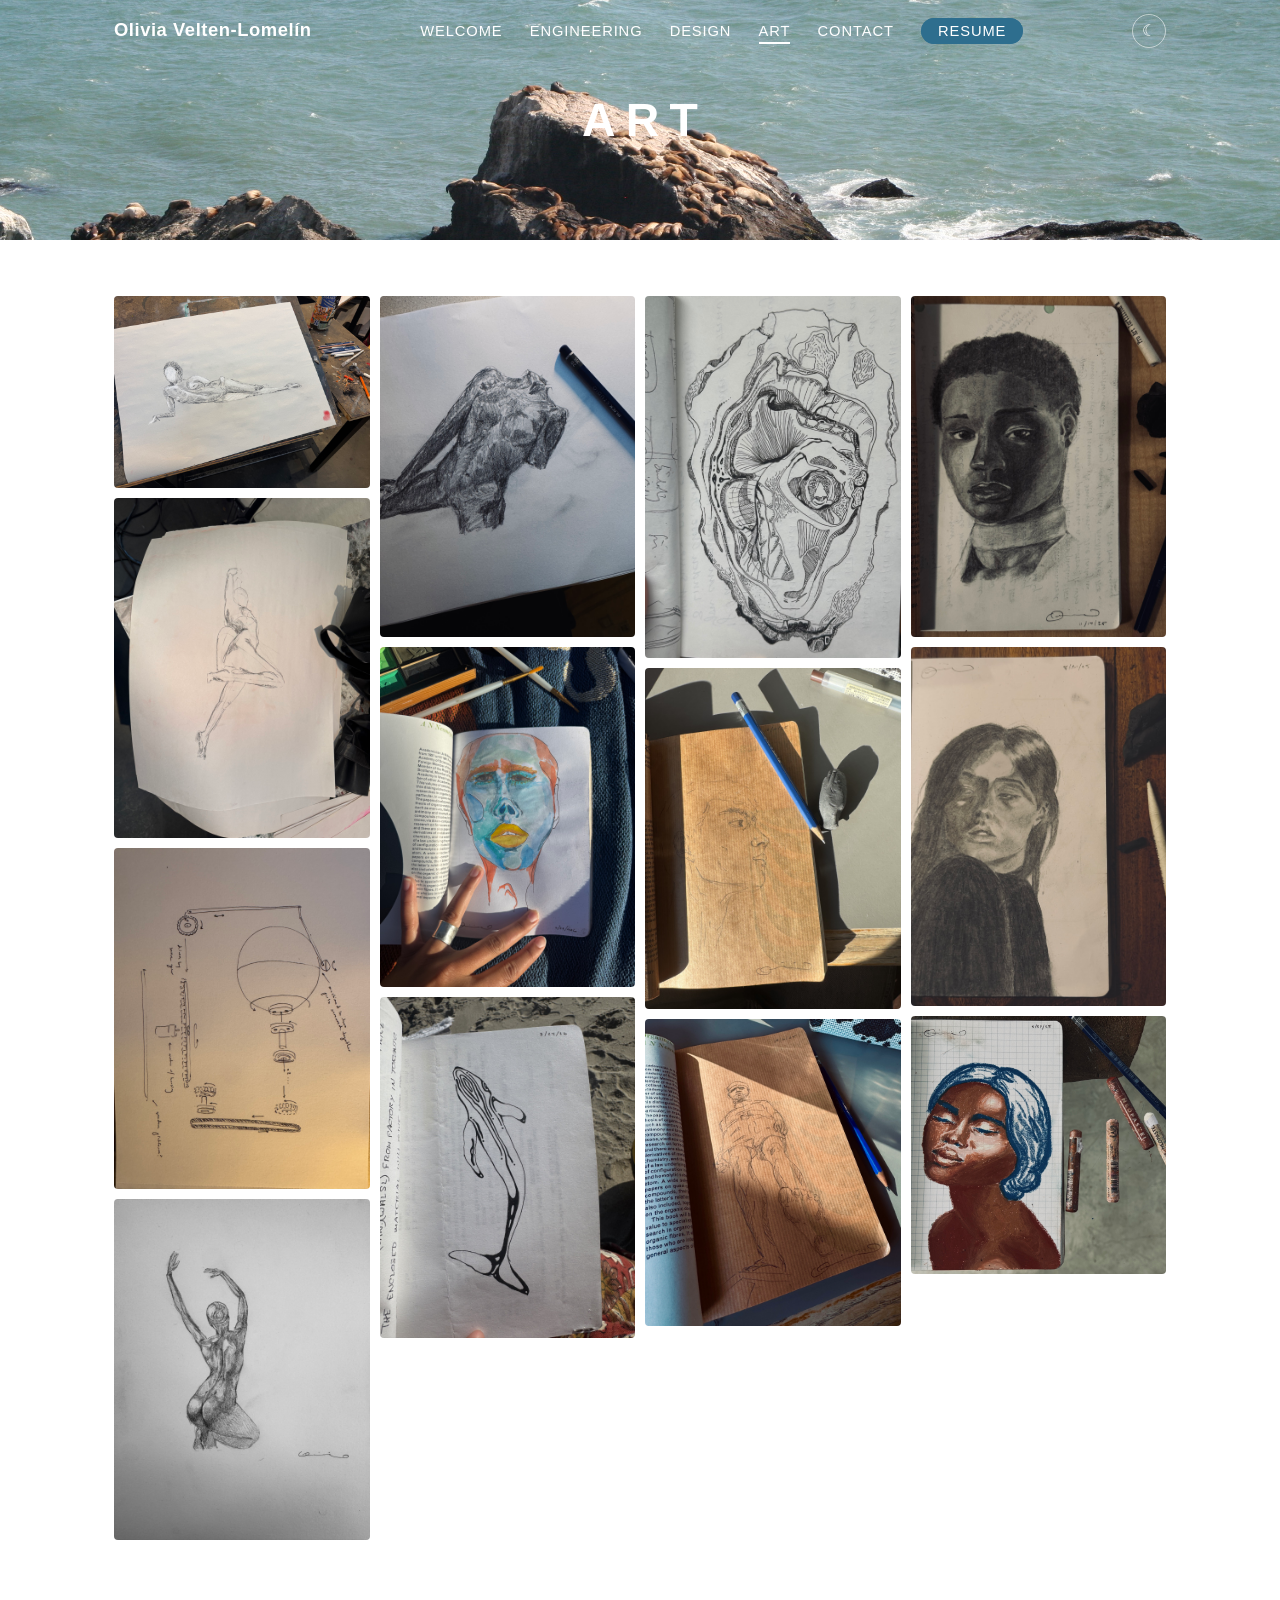
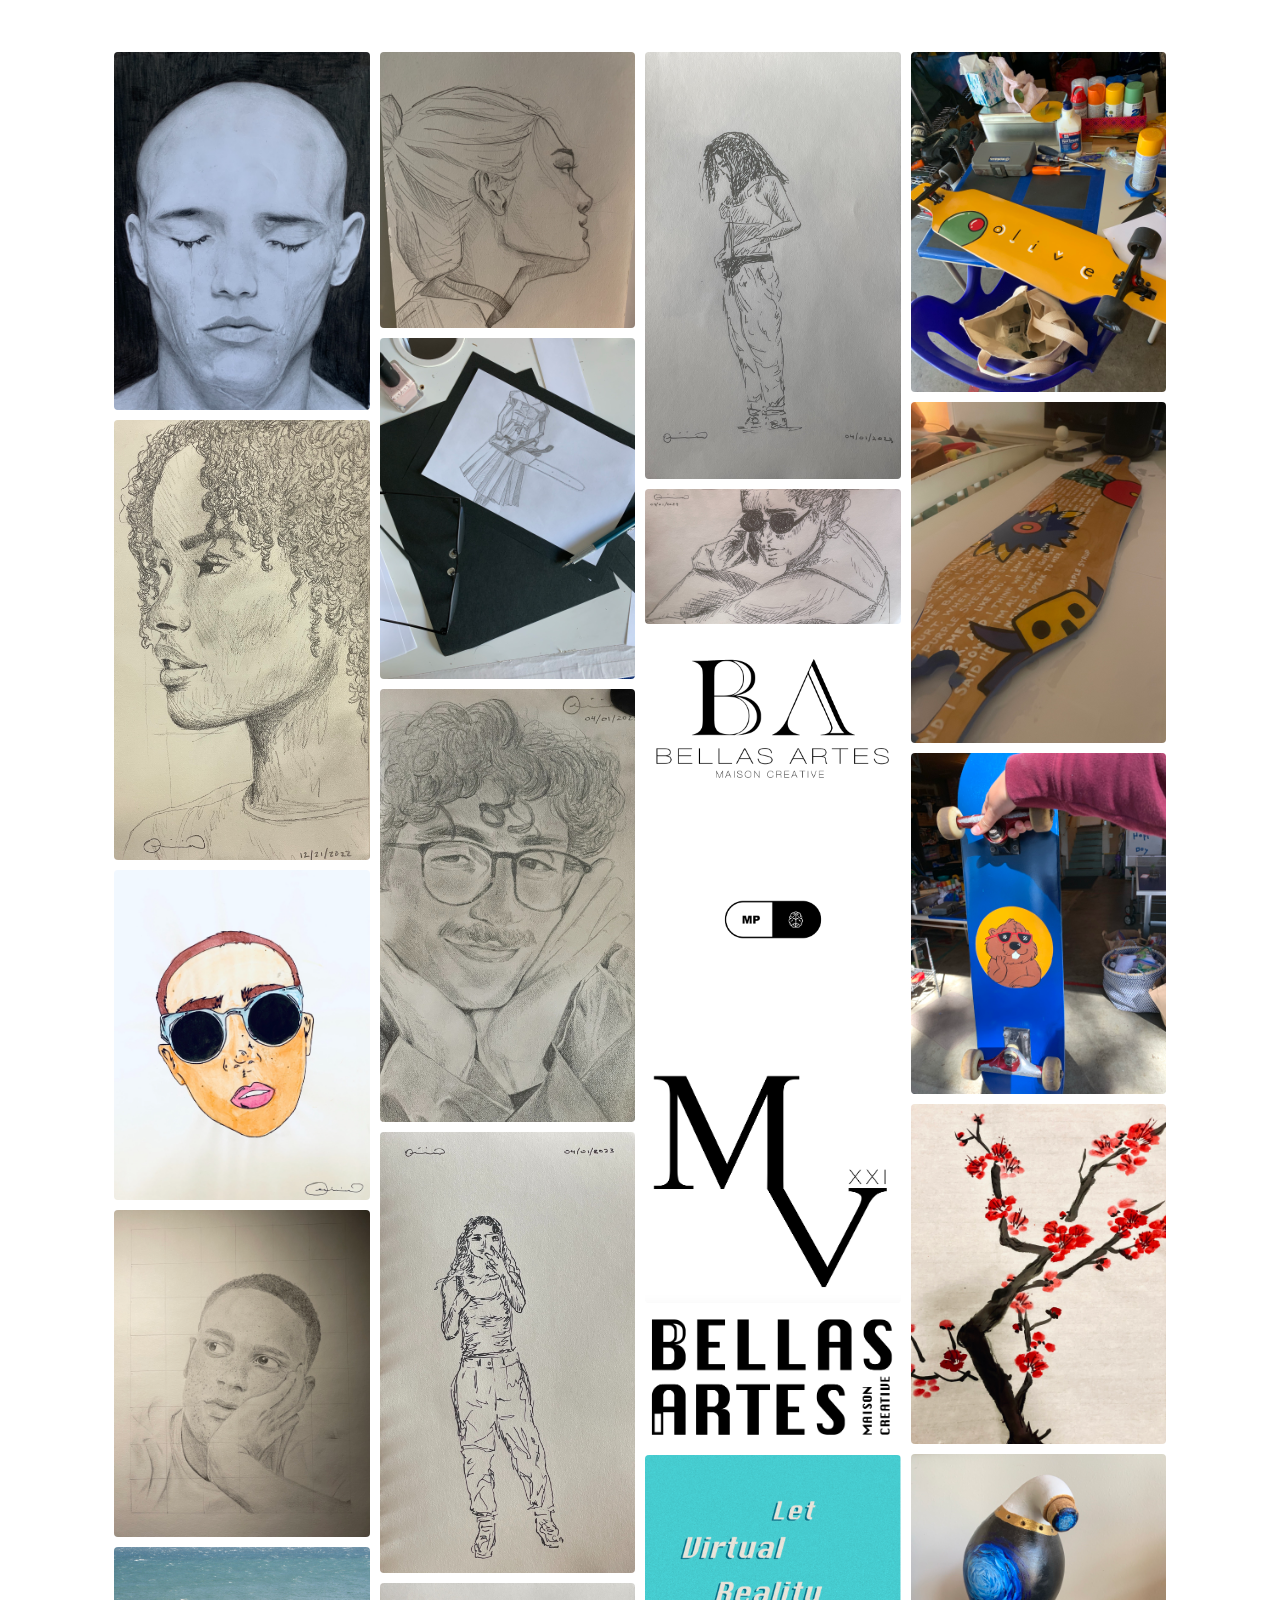
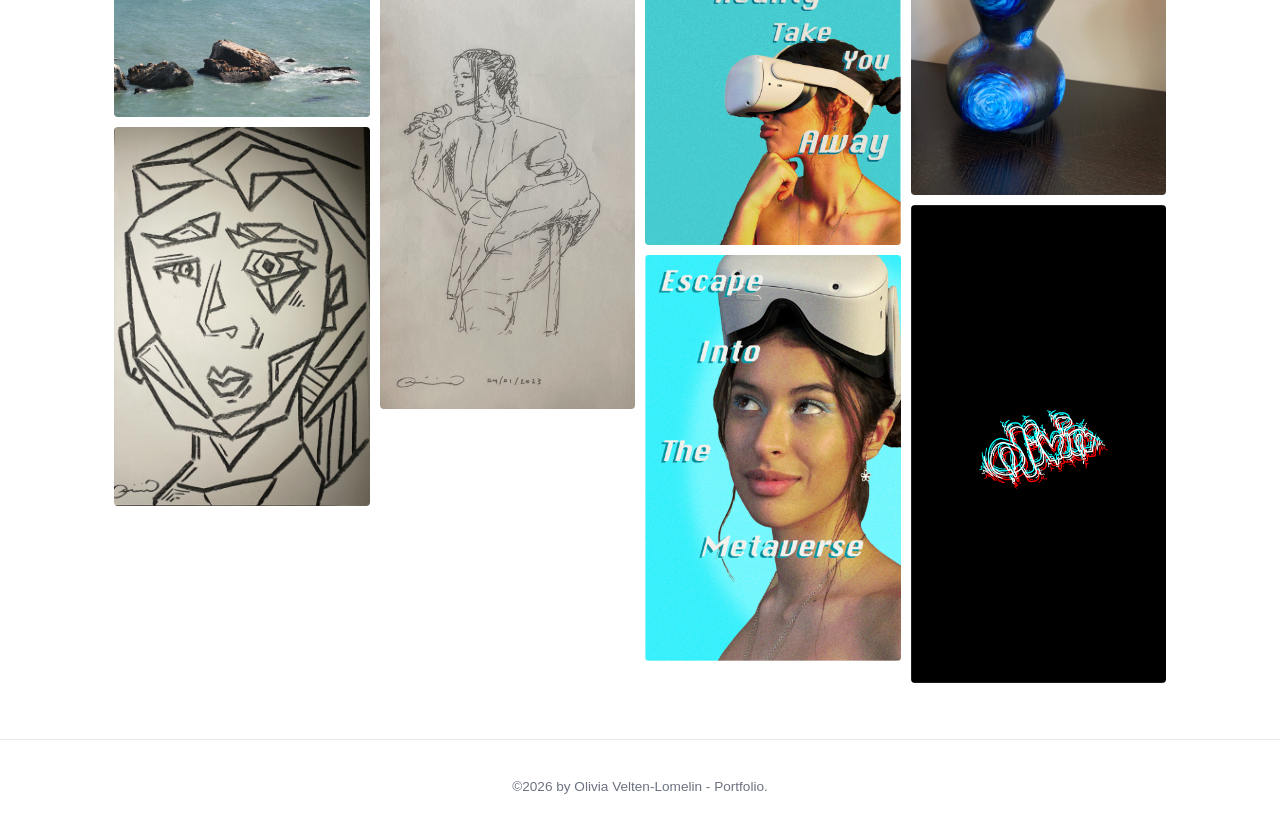
==== art.html @ 31cb566e "Art page: new art block above older photos Co-Authored-By: Claude Fable 5 <noreply@anthropic.com>" ====
<!DOCTYPE html>
<html lang="en">
<head>
<meta charset="utf-8">
<meta name="viewport" content="width=device-width, initial-scale=1">
<title>Art — Olivia Velten-Lomelín</title>
<meta name="description" content="Portfolio of Olivia Velten-Lomelín — Mechanical Engineering master's student at Stanford University focusing on Ocean Robotics.">
<link rel="icon" type="image/svg+xml" href="favicon.svg">
<meta property="og:type" content="website">
<meta property="og:title" content="Olivia Velten-Lomelín — Portfolio">
<meta property="og:description" content="Mechanical engineer focusing on ocean robotics. MS at Stanford, BS from MIT. Projects from Boston Dynamics, NASA, MIT Sea Grant, and more.">
<meta property="og:image" content="https://oliviaveltenlomelin.github.io/og-card.jpg">
<meta name="twitter:card" content="summary_large_image">
<link rel="stylesheet" href="styles.css">
<script src="script.js" defer></script>
</head>
<body class="home">

<div class="scroll-progress"></div>

<nav class="nav">
  <div class="nav-inner">
    <a class="nav-brand" href="index.html">Olivia Velten-Lomelín</a>
    <ul class="nav-links">
      <li><a href="index.html">Welcome</a></li>
      <li><a href="engineering.html">Engineering</a></li>
      <li><a href="design.html">Design</a></li>
      <li><a href="art.html" class="active">Art</a></li>
      <li><a href="contact.html">Contact</a></li>
      <li><a class="resume-link" href="Olivia-Velten-Lomelin-Resume.pdf" target="_blank" rel="noopener">Resume</a></li>
    </ul>
    <button class="theme-toggle" aria-label="Toggle dark mode">☾</button>
  </div>
</nav>

<div class="banner" id="personal"><h2>Art</h2></div>

<div class="photo-grid">
  <img src="images/art-12.jpg" alt="Charcoal and chalk figure drawing, reclining pose" loading="lazy">
  <img src="images/art-11.jpg" alt="Charcoal gesture drawing, reclining figure" loading="lazy">
  <img src="images/art-06.jpg" alt="Pen mechanism concept sketch" loading="lazy">
  <img src="images/art-05.jpg" alt="Pencil figure drawing, dancer with raised arms" loading="lazy">
  <img src="images/art-10.jpg" alt="Charcoal figure study" loading="lazy">
  <img src="images/art-13.jpg" alt="Watercolor portrait in blues and oranges" loading="lazy">
  <img src="images/art-08.jpg" alt="Ink drawing of a whale, dated 3/24/26" loading="lazy">
  <img src="images/art-09.jpg" alt="Ink oyster drawing with hidden face" loading="lazy">
  <img src="images/art-07.jpg" alt="Pencil sketch of a reclining face, brown paper sketchbook" loading="lazy">
  <img src="images/art-01.jpg" alt="Pen sketch of a statue from below, brown paper sketchbook" loading="lazy">
  <img src="images/art-04.jpg" alt="Charcoal portrait of a young man" loading="lazy">
  <img src="images/art-03.jpg" alt="Charcoal portrait of a woman looking over her shoulder" loading="lazy">
  <img src="images/art-02.jpg" alt="Oil pastel portrait with blue headwrap" loading="lazy">
</div>

<div class="photo-grid">
  <img src="images/575388_70aedf8eb54c40778df206c408d7b8d3~mv2.jpg" alt="Personal project" loading="lazy">
  <img src="images/575388_46274ee282b145be91f571e02766e5c5~mv2.jpg" alt="Personal project" loading="lazy">
  <img src="images/575388_008ae9a4a6a8496cac79ff003f665287~mv2.jpg" alt="Personal project" loading="lazy">
  <img src="images/575388_b98acc445db24aaf9204905c867f72c4~mv2.jpg" alt="Personal project" loading="lazy">
  <img src="images/575388_bc5283b4daaa4037af031521fdb6b630~mv2.jpeg" alt="Sea lions on coastal rocks" loading="lazy">
  <img src="images/575388_540fbadf251e4c8fb2d3ee1811dcd5da~mv2.jpg" alt="Personal project" loading="lazy">
  <img src="images/575388_a8db39625dcb4e4d8da1f109b41b6d87~mv2.jpg" alt="Personal project" loading="lazy">
  <img src="images/575388_bb817962f9b5434f9613397f06f78273~mv2.jpg" alt="Personal project" loading="lazy">
  <img src="images/575388_8db074368a98496cab4ba8be03de3b87~mv2.jpg" alt="Personal project" loading="lazy">
  <img src="images/575388_4e944e2bcc424a4eb6b0f302f15245ad~mv2.jpg" alt="Personal project" loading="lazy">
  <img src="images/575388_cb0204cb6be94e9dbc6e99af37c943a7~mv2.jpg" alt="Personal project" loading="lazy">
  <img src="images/575388_3253547536d44105a1672e9c03ce9ad4~mv2.jpg" alt="Personal project" loading="lazy">
  <img src="images/575388_b8abb511a37c4c3ba783f12e189b68eb~mv2.jpg" alt="Personal project" loading="lazy">
  <img src="images/575388_a3ca1f28c6bc4e6cbb5bbd2e595409e0~mv2.png" alt="Personal project" loading="lazy">
  <img src="images/575388_a07ddcc3abe54d0491da43e2db0e3d9d~mv2.png" alt="Personal project" loading="lazy">
  <img src="images/575388_48545502fd9e4b249ca34501dee7fb1a~mv2.png" alt="Personal project" loading="lazy">
  <img src="images/575388_46f275b19d3d41468a7a37fdea084db1~mv2.png" alt="Personal project" loading="lazy">
  <img src="images/575388_89d8c7f1161243888f4c821873f11e27~mv2.png" alt="Personal project" loading="lazy">
  <img src="images/575388_d57d8977d9cf445db55f89f6b41d9d19~mv2.png" alt="Personal project" loading="lazy">
  <img src="images/575388_d53005ccd2b5462e880f1f9782eed1d1~mv2.jpg" alt="Personal project" loading="lazy">
  <img src="images/575388_d56b31a97f1c40eeae4838b195891bd8~mv2.jpeg" alt="Personal project" loading="lazy">
  <img src="images/575388_568b0d3f866e4836937a0b9f2e3d59ac~mv2.jpg" alt="Personal project" loading="lazy">
  <img src="images/575388_444f7c585f504b10a8b4574a86ce3820~mv2.jpg" alt="Personal project" loading="lazy">
  <img src="images/575388_e3c02c8d94df4914a31d5901f87dfece~mv2.jpg" alt="Personal project" loading="lazy">
  <img src="images/575388_44e6591fe69b48f39a51e973f071b54b~mv2.png" alt="Personal project" loading="lazy">
</div>


<footer>
  <p>©2026 by Olivia Velten-Lomelin - Portfolio.</p>
</footer>

<button class="to-top" aria-label="Back to top">↑</button>

<div class="lightbox" role="dialog" aria-label="Image viewer">
  <button class="lb-close" aria-label="Close">×</button>
  <button class="lb-prev" aria-label="Previous image">‹</button>
  <img src="" alt="">
  <button class="lb-next" aria-label="Next image">›</button>
</div>

</body>
</html>
---- styles.css ----
/* Olivia Velten-Lomelín — Portfolio */

:root {
  --ink: #22272e;
  --navy: #16324f;
  --sea: #2e6e8e;
  --muted: #6b7280;
  --rule: #e6e8eb;
  --bg: #ffffff;
  --bg-soft: #f7f9fa;
  --font: "Helvetica Neue", Helvetica, Arial, sans-serif;
}

* { margin: 0; padding: 0; box-sizing: border-box; }

html { scroll-behavior: smooth; }

body {
  font-family: var(--font);
  font-weight: 300; /* Helvetica Light body text, like the original */
  color: var(--ink);
  background: var(--bg);
  line-height: 1.7;
  font-size: 17px;
  -webkit-font-smoothing: antialiased;
}

strong, b { font-weight: 600; }

button, input, select, textarea { font-family: var(--font); }

/* ---------- Navigation ---------- */
.nav {
  position: sticky;
  top: 0;
  z-index: 100;
  background: rgba(255, 255, 255, 0.92);
  backdrop-filter: blur(10px);
  -webkit-backdrop-filter: blur(10px);
  border-bottom: 1px solid var(--rule);
}

.nav-inner {
  max-width: 1100px;
  margin: 0 auto;
  padding: 0.85rem 1.5rem;
  display: flex;
  align-items: baseline;
  justify-content: space-between;
  flex-wrap: wrap;
  gap: 0.4rem 1.5rem;
}

.nav-brand {
  font-family: var(--font);
  font-weight: 600;
  letter-spacing: 0.03em;
  color: var(--navy);
  text-decoration: none;
  font-size: 1.15rem;
}

.nav-links {
  display: flex;
  gap: 1.7rem;
  list-style: none;
  flex-wrap: wrap;
}

.nav-links a {
  color: var(--ink);
  text-decoration: none;
  font-size: 0.92rem;
  letter-spacing: 0.06em;
  text-transform: uppercase;
  padding-bottom: 3px;
  border-bottom: 2px solid transparent;
  transition: color 0.2s, border-color 0.2s;
}

.nav-links a:hover { color: var(--sea); }

.nav-links a.active {
  color: var(--sea);
  border-bottom-color: var(--sea);
}

/* ---------- Hero ---------- */
.hero {
  position: relative;
  min-height: 88vh;
  background-image: url("images/ocean-full.jpeg");
  background-size: cover;
  background-position: center;
  display: flex;
  align-items: center;
  justify-content: flex-end;
  padding: 0 clamp(1.5rem, 6vw, 5rem);
}

@media (min-width: 900px) {
  .hero { background-attachment: fixed; }
}

.hero::after {
  content: "";
  position: absolute;
  inset: 0;
  background: linear-gradient(105deg, rgba(10, 30, 50, 0) 40%, rgba(10, 30, 50, 0.35));
}

.hero-text {
  position: relative;
  z-index: 1;
  text-align: right;
  color: #fff;
}

.hero h1 {
  font-size: clamp(2.5rem, 6.5vw, 4.4rem);
  font-weight: 700;
  letter-spacing: 0.02em;
  line-height: 1.15;
}

.hero .subtitle {
  margin-top: 0.7rem;
  font-size: clamp(1rem, 2.5vw, 1.35rem);
  font-weight: 400;
  letter-spacing: 0.5em;
  text-transform: uppercase;
}

/* ---------- Section banners ---------- */
.banner {
  position: relative;
  height: 240px;
  background-image: url("images/ocean-full.jpeg");
  background-size: cover;
  background-position: center 62%;
  display: flex;
  align-items: center;
  justify-content: center;
  scroll-margin-top: 64px;
}

.banner::after { content: none; }

.banner h2 {
  position: relative;
  z-index: 1;
  color: #fff;
  font-family: var(--font);
  font-size: clamp(1.9rem, 4.5vw, 2.9rem);
  font-weight: 700;
  letter-spacing: 0.22em;
  text-indent: 0.22em;
  text-transform: uppercase;
}

/* ---------- About ---------- */
.about {
  max-width: 1100px;
  margin: 0 auto;
  padding: 4.5rem 1.5rem;
  display: grid;
  grid-template-columns: 1.6fr 1fr;
  gap: 3.5rem;
  align-items: center;
}

.about h2 {
  font-family: var(--font);
  font-size: 2.1rem;
  font-weight: 700;
  margin-bottom: 1.3rem;
  color: var(--navy);
}

.about p + p { margin-top: 1rem; }

.about .headshot-wrap {
  width: 100%;
  max-width: 280px;
  aspect-ratio: 1 / 1;
  border-radius: 50%;
  overflow: hidden;
  justify-self: center;
  box-shadow: 0 14px 40px rgba(22, 50, 79, 0.18);
}

.about .headshot {
  width: 100%;
  height: 100%;
  object-fit: cover;
}

/* ---------- Projects ---------- */
.section-body {
  max-width: 1100px;
  margin: 0 auto;
  padding: 1.5rem 1.5rem 3.5rem;
}

.project {
  padding: 3.2rem 0;
  border-bottom: 1px solid var(--rule);
}

.project:last-child { border-bottom: none; }

.project h3 {
  font-family: var(--font);
  font-size: 1.6rem;
  font-weight: 600;
  color: var(--navy);
  line-height: 1.35;
}

.project h3 .sub { font-weight: 400; color: var(--ink); }

.project .year {
  display: inline-block;
  font-size: 0.8rem;
  font-weight: 600;
  letter-spacing: 0.18em;
  color: var(--sea);
  border: 1px solid currentColor;
  border-radius: 999px;
  padding: 0.05rem 0.8rem;
  margin: 0.6rem 0 1.3rem;
}

.project .desc { max-width: 62rem; }

.project .desc p + p { margin-top: 0.95rem; }

.project .desc a { color: var(--sea); }

.project .note { font-style: italic; color: var(--muted); }

.project .gallery {
  margin-top: 1.8rem;
  display: flex;
  flex-wrap: wrap;
  justify-content: center;
  gap: 10px;
}

.project .gallery video {
  height: 235px;
  max-width: 100%;
  border-radius: 4px;
}

.project .gallery img {
  height: 235px;
  max-width: 100%;
  object-fit: cover;
  border-radius: 4px;
  flex: 0 1 auto;
  cursor: zoom-in;
  transition: transform 0.25s ease, box-shadow 0.25s ease;
}

.project .gallery img:hover {
  transform: translateY(-3px);
  box-shadow: 0 10px 24px rgba(22, 50, 79, 0.18);
}

.project .gallery img.wide {
  height: auto;
  width: 100%;
  max-width: 820px;
  object-fit: contain;
}

.project .gallery img.tall { height: 330px; }

/* ---------- Reveal on scroll ---------- */
.reveal {
  opacity: 0;
  transform: translateY(22px);
  transition: opacity 0.6s ease, transform 0.6s ease;
}

.reveal.visible {
  opacity: 1;
  transform: none;
}

@media (prefers-reduced-motion: reduce) {
  .reveal { opacity: 1; transform: none; transition: none; }
  html { scroll-behavior: auto; }
}

/* ---------- Personal gallery ---------- */
.photo-grid {
  max-width: 1100px;
  margin: 0 auto;
  padding: 3.5rem 1.5rem;
  columns: 4 240px;
  column-gap: 10px;
}

.photo-grid img {
  width: 100%;
  margin-bottom: 10px;
  border-radius: 4px;
  display: block;
  cursor: zoom-in;
  transition: opacity 0.25s ease;
}

.photo-grid img:hover { opacity: 0.85; }

/* ---------- Contact ---------- */
.contact {
  max-width: 1100px;
  margin: 0 auto;
  padding: 4.5rem 1.5rem;
  display: grid;
  grid-template-columns: repeat(3, 1fr);
  gap: 2rem;
  text-align: center;
}

.contact h3 {
  font-size: 0.95rem;
  font-weight: 600;
  letter-spacing: 0.25em;
  text-transform: uppercase;
  color: var(--navy);
  margin-bottom: 0.7rem;
}

.contact a { color: var(--ink); text-decoration: none; }
.contact a:hover { color: var(--sea); text-decoration: underline; }

.contact .linkedin-icon { width: 28px; height: 28px; vertical-align: middle; }

/* ---------- Footer ---------- */
footer {
  border-top: 1px solid var(--rule);
  padding: 2.2rem 1.5rem;
  text-align: center;
  font-size: 0.85rem;
  color: var(--muted);
}

/* ---------- Back to top ---------- */
.to-top {
  position: fixed;
  right: 1.3rem;
  bottom: 1.3rem;
  z-index: 90;
  width: 44px;
  height: 44px;
  border: none;
  border-radius: 50%;
  background: var(--navy);
  color: #fff;
  font-size: 1.2rem;
  cursor: pointer;
  opacity: 0;
  pointer-events: none;
  transition: opacity 0.3s ease;
  box-shadow: 0 6px 18px rgba(0, 0, 0, 0.25);
}

.to-top.show { opacity: 1; pointer-events: auto; }

/* ---------- Lightbox ---------- */
.lightbox {
  position: fixed;
  inset: 0;
  z-index: 200;
  background: rgba(12, 20, 30, 0.92);
  display: none;
  align-items: center;
  justify-content: center;
  padding: 2.5rem;
}

.lightbox.open { display: flex; }

.lightbox img {
  max-width: 100%;
  max-height: 100%;
  border-radius: 4px;
  box-shadow: 0 20px 60px rgba(0, 0, 0, 0.5);
}

.lightbox .lb-close {
  position: absolute;
  top: 1rem;
  right: 1.2rem;
  background: none;
  border: none;
  color: #fff;
  font-size: 2.2rem;
  line-height: 1;
  cursor: pointer;
  opacity: 0.8;
}

.lightbox .lb-close:hover { opacity: 1; }

.lightbox .lb-prev,
.lightbox .lb-next {
  position: absolute;
  top: 50%;
  transform: translateY(-50%);
  background: rgba(255, 255, 255, 0.12);
  border: none;
  color: #fff;
  font-size: 1.8rem;
  width: 48px;
  height: 48px;
  border-radius: 50%;
  cursor: pointer;
}

.lightbox .lb-prev { left: 1rem; }
.lightbox .lb-next { right: 1rem; }

.lightbox .lb-prev:hover,
.lightbox .lb-next:hover { background: rgba(255, 255, 255, 0.25); }

/* ---------- Responsive ---------- */
@media (max-width: 760px) {
  .about { grid-template-columns: 1fr; gap: 2rem; }
  .about .headshot-wrap { order: -1; max-width: 200px; }
  .contact { grid-template-columns: 1fr; gap: 1.6rem; }
  .project .gallery img { height: 160px; }
  .project .gallery video { height: 160px; }
  .project .gallery img.tall { height: 220px; }
  .banner { height: 170px; }
  .hero { padding: 4rem 1.5rem 3.2rem; }
  .lightbox { padding: 1rem; }
  .lightbox .lb-prev, .lightbox .lb-next { width: 40px; height: 40px; font-size: 1.4rem; }
}

/* ================= Experimental features ================= */

/* Scroll progress bar */
.scroll-progress {
  position: fixed;
  top: 0;
  left: 0;
  height: 3px;
  width: 0;
  background: linear-gradient(90deg, var(--sea), var(--navy));
  z-index: 300;
}

/* Hero title fade-in */
.hero-text {
  opacity: 0;
  animation: hero-fade 1.6s ease-out 0.2s forwards;
}

@keyframes hero-fade {
  to { opacity: 1; }
}

@media (prefers-reduced-motion: reduce) {
  .hero-text { opacity: 1; animation: none; }
}

/* Theme toggle */
.theme-toggle {
  background: none;
  border: 1px solid var(--rule);
  border-radius: 50%;
  width: 34px;
  height: 34px;
  font-size: 1rem;
  cursor: pointer;
  color: var(--ink);
  line-height: 1;
  transition: border-color 0.2s, transform 0.2s;
}

.theme-toggle:hover { border-color: var(--sea); transform: rotate(15deg); }

/* Dark mode */
body { transition: background 0.3s ease, color 0.3s ease; }

body.dark {
  --ink: #dde4ec;
  --navy: #a8c8e4;
  --sea: #6cb2d3;
  --muted: #8d97a3;
  --rule: #273140;
  --bg: #0e141c;
  --bg-soft: #151d27;
}

body.dark .nav { background: rgba(14, 20, 28, 0.92); }
body.dark .to-top { background: var(--sea); color: #0e141c; }
body.dark .project .gallery img:hover { box-shadow: 0 10px 24px rgba(0, 0, 0, 0.5); }
body.dark .about .headshot-wrap { box-shadow: 0 14px 40px rgba(0, 0, 0, 0.45); }

/* Year filter chips */
.filter-bar {
  max-width: 1100px;
  margin: 0 auto;
  padding: 2rem 1.5rem 0;
  display: flex;
  flex-wrap: wrap;
  justify-content: center;
  gap: 8px;
}

.chip {
  font-family: var(--font);
  font-size: 0.85rem;
  letter-spacing: 0.08em;
  padding: 0.3rem 1rem;
  border: 1px solid var(--rule);
  border-radius: 999px;
  background: none;
  color: var(--ink);
  cursor: pointer;
  transition: all 0.2s ease;
}

.chip:hover { border-color: var(--sea); color: var(--sea); }

.chip.active {
  background: var(--sea);
  border-color: var(--sea);
  color: #fff;
}

.project.filtered-out { display: none; }

/* Resume button in nav */
.nav-links a.resume-link {
  background: var(--sea);
  border: 1px solid var(--sea);
  color: #fff;
  border-radius: 999px;
  padding: 0.25rem 1rem 0.3rem;
  transition: background 0.2s, color 0.2s;
}

.nav-links a.resume-link:hover {
  background: var(--navy);
  border-color: var(--navy);
  color: #fff;
}

body.dark .nav-links a.resume-link { color: #0e141c; }
body.dark .nav-links a.resume-link:hover { background: var(--navy); border-color: var(--navy); }

/* ---------- Transparent nav over full-screen hero (welcome page) ---------- */
.home .nav {
  position: fixed;
  top: 0;
  left: 0;
  right: 0;
  background: transparent;
  border-bottom-color: transparent;
  backdrop-filter: none;
  -webkit-backdrop-filter: none;
  transition: background 0.3s ease, border-color 0.3s ease;
}

.home .hero { min-height: 100vh; }

.home .nav .nav-brand,
.home .nav .nav-links a,
.home .nav .theme-toggle {
  color: #fff;
}

.home .nav .theme-toggle { border-color: rgba(255, 255, 255, 0.55); }
.home .nav .nav-links a.active { border-bottom-color: #fff; }
.home .nav .nav-links a:hover { color: rgba(255, 255, 255, 0.75); }

.home .nav.scrolled {
  background: rgba(255, 255, 255, 0.92);
  border-bottom-color: var(--rule);
  backdrop-filter: blur(10px);
  -webkit-backdrop-filter: blur(10px);
}

.home .nav.scrolled .nav-brand { color: var(--navy); }
.home .nav.scrolled .nav-links a { color: var(--ink); }
.home .nav.scrolled .nav-links a.active { color: var(--sea); border-bottom-color: var(--sea); }
.home .nav.scrolled .nav-links a:hover { color: var(--sea); }
.home .nav.scrolled .theme-toggle { color: var(--ink); border-color: var(--rule); }

.home .nav .nav-links a.resume-link { color: #fff; }
.home .nav.scrolled .nav-links a.resume-link { color: #fff; }
body.dark.home .nav.scrolled { background: rgba(14, 20, 28, 0.92); }
body.dark.home .nav.scrolled .nav-brand { color: var(--navy); }
body.dark.home .nav.scrolled .nav-links a { color: var(--ink); }
body.dark.home .nav.scrolled .nav-links a.resume-link { color: #0e141c; }
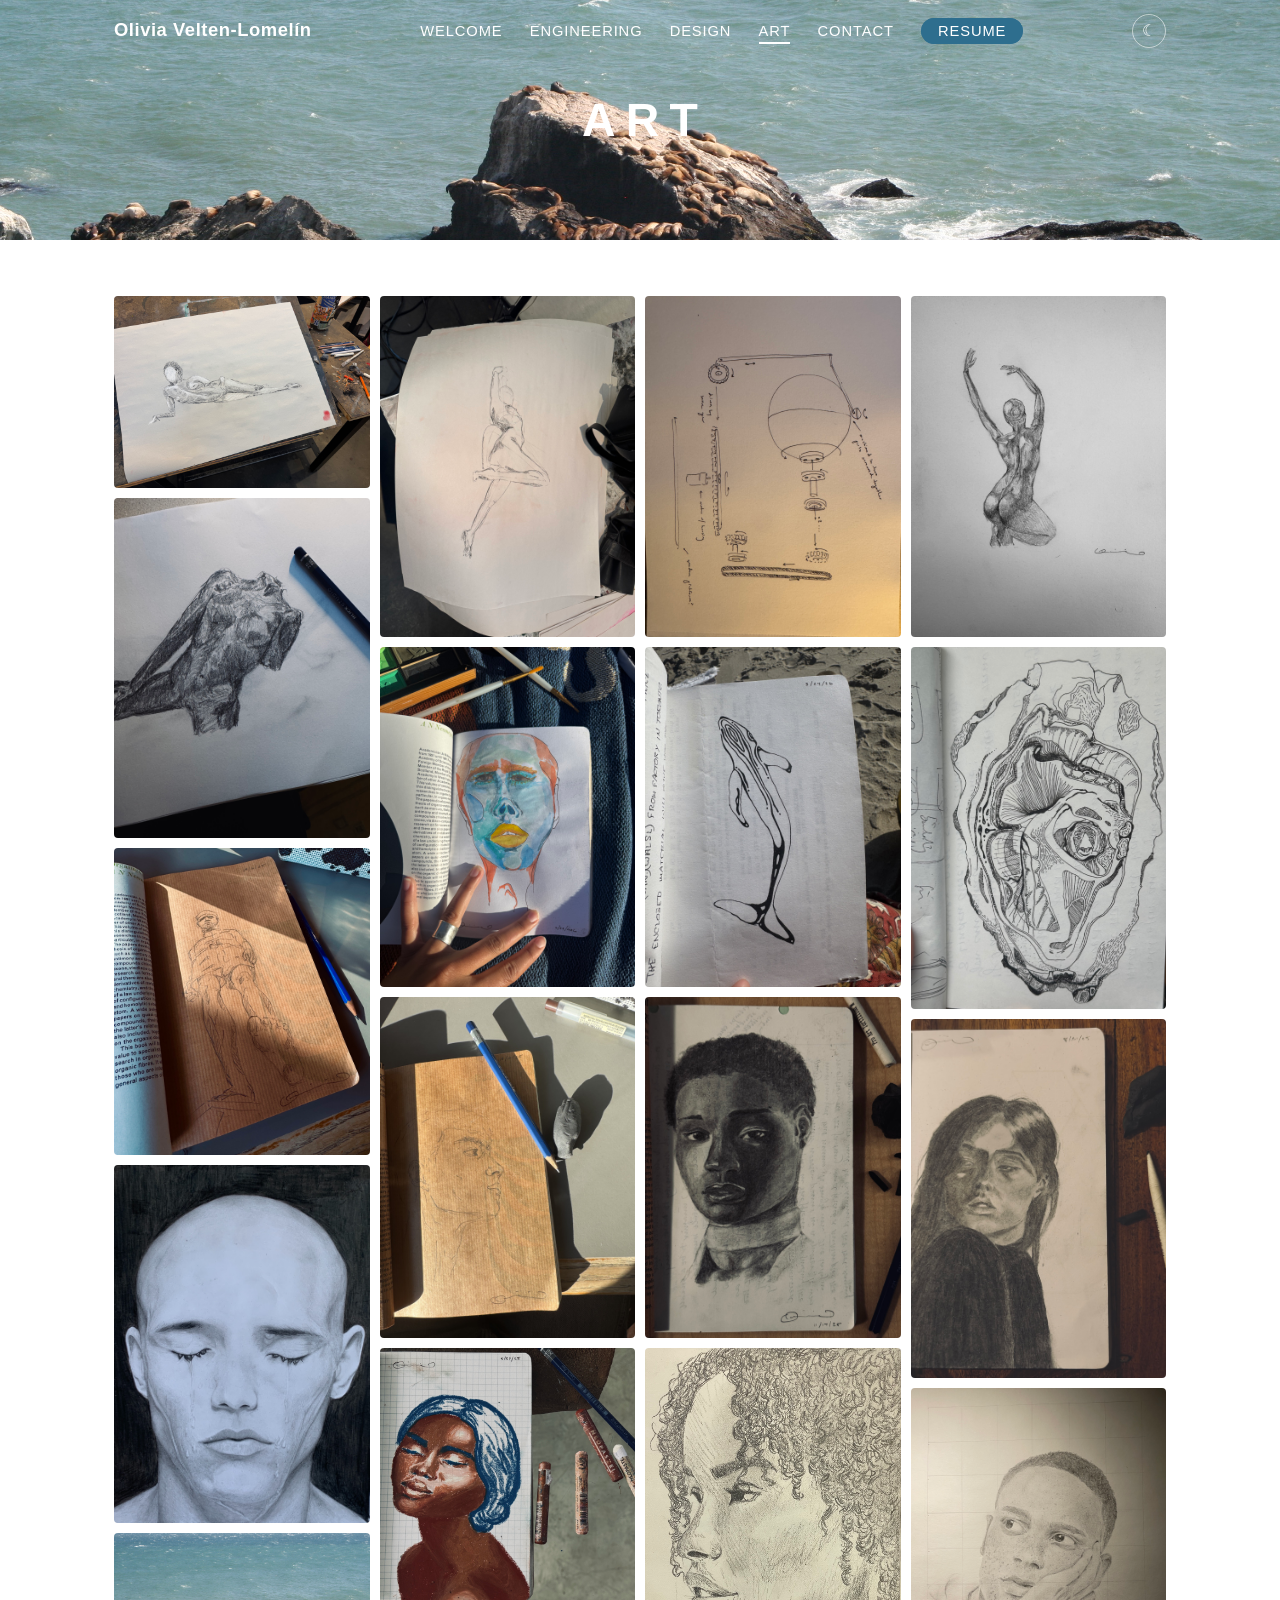
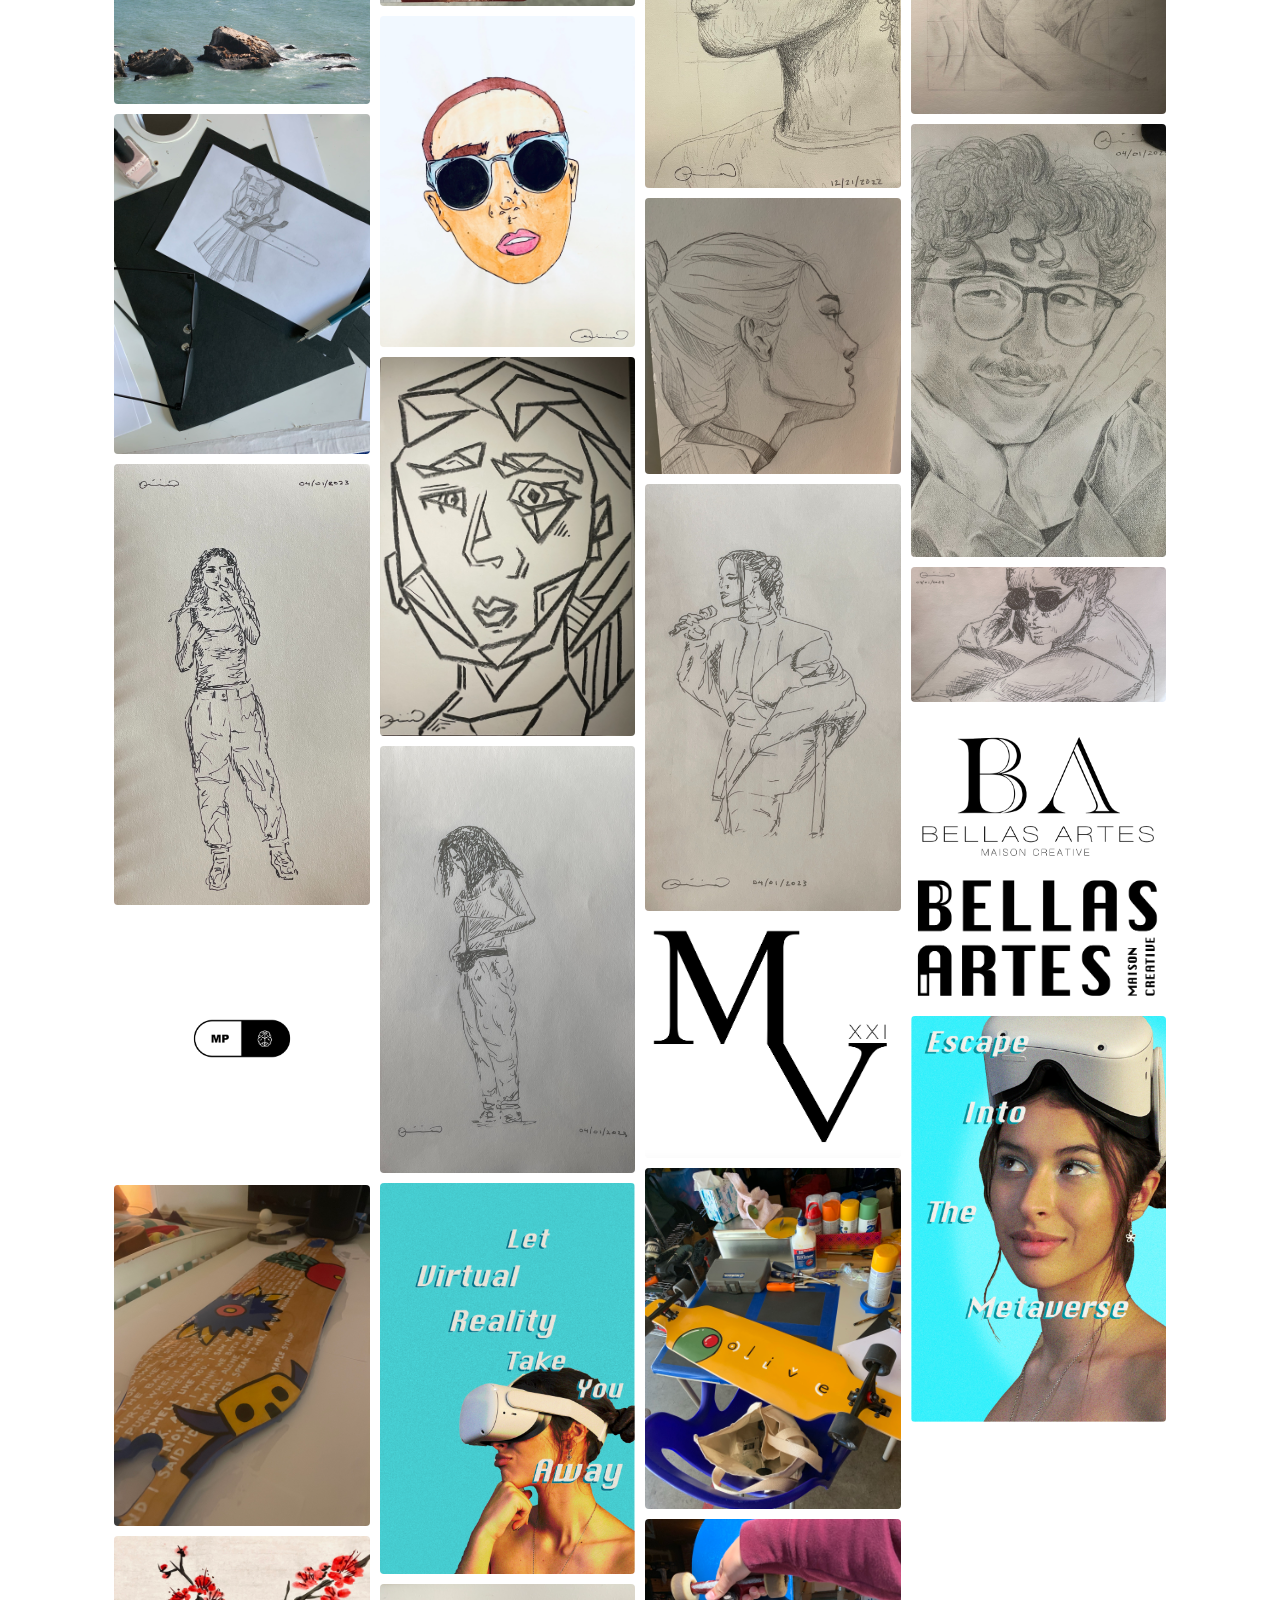
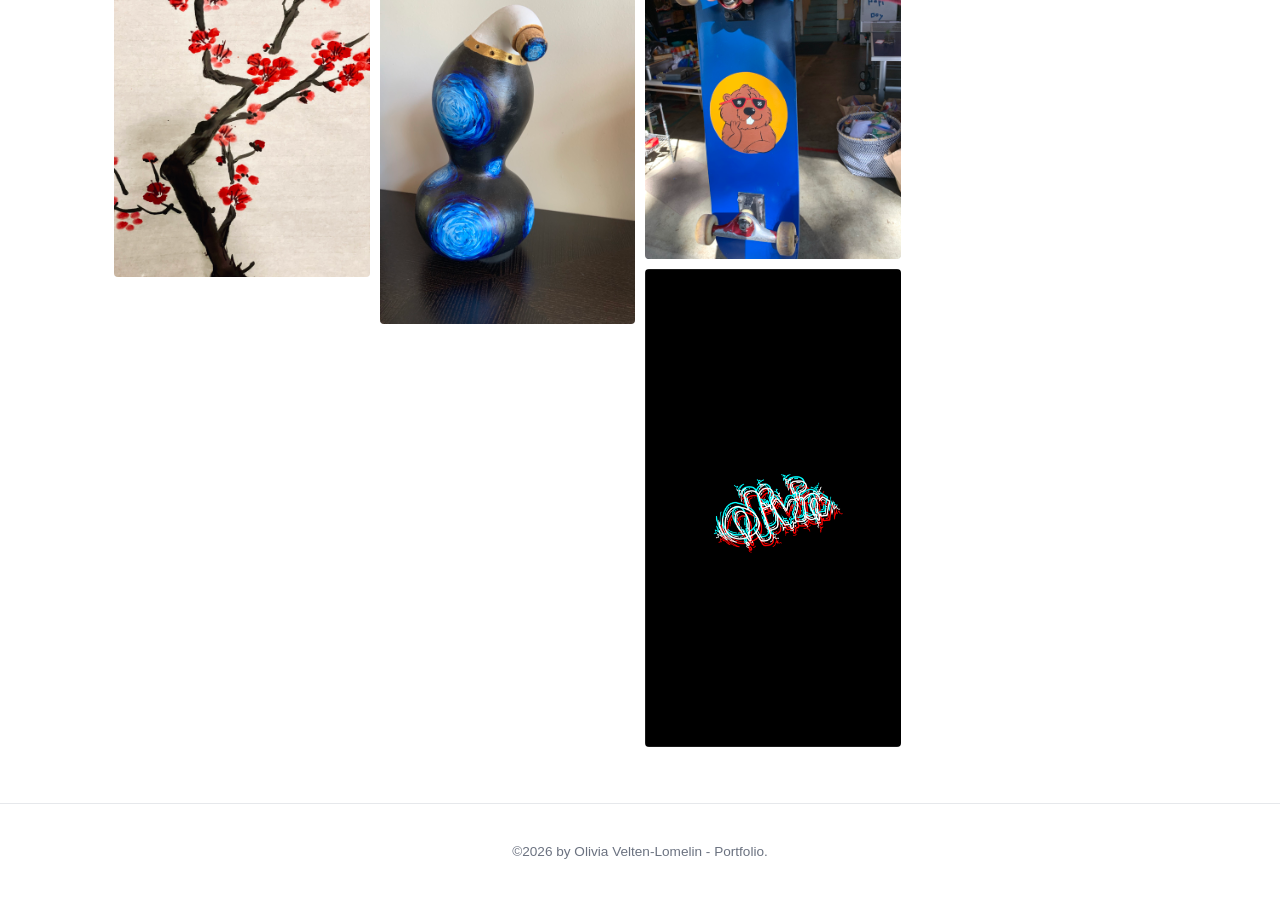
==== commit db398304: "Art gallery: single grid with row-ordered masonry Co-Authored-By: Claude Fable 5 <noreply@anthropic." ====
--- a/art.html
+++ b/art.html
@@ -36,47 +36,44 @@
 <div class="banner" id="personal"><h2>Art</h2></div>
 
 <div class="photo-grid">
-  <img src="images/art-12.jpg" alt="Charcoal and chalk figure drawing, reclining pose" loading="lazy">
-  <img src="images/art-11.jpg" alt="Charcoal gesture drawing, reclining figure" loading="lazy">
-  <img src="images/art-06.jpg" alt="Pen mechanism concept sketch" loading="lazy">
-  <img src="images/art-05.jpg" alt="Pencil figure drawing, dancer with raised arms" loading="lazy">
-  <img src="images/art-10.jpg" alt="Charcoal figure study" loading="lazy">
-  <img src="images/art-13.jpg" alt="Watercolor portrait in blues and oranges" loading="lazy">
-  <img src="images/art-08.jpg" alt="Ink drawing of a whale, dated 3/24/26" loading="lazy">
-  <img src="images/art-09.jpg" alt="Ink oyster drawing with hidden face" loading="lazy">
-  <img src="images/art-07.jpg" alt="Pencil sketch of a reclining face, brown paper sketchbook" loading="lazy">
-  <img src="images/art-01.jpg" alt="Pen sketch of a statue from below, brown paper sketchbook" loading="lazy">
-  <img src="images/art-04.jpg" alt="Charcoal portrait of a young man" loading="lazy">
-  <img src="images/art-03.jpg" alt="Charcoal portrait of a woman looking over her shoulder" loading="lazy">
-  <img src="images/art-02.jpg" alt="Oil pastel portrait with blue headwrap" loading="lazy">
-</div>
-
-<div class="photo-grid">
-  <img src="images/575388_70aedf8eb54c40778df206c408d7b8d3~mv2.jpg" alt="Personal project" loading="lazy">
-  <img src="images/575388_46274ee282b145be91f571e02766e5c5~mv2.jpg" alt="Personal project" loading="lazy">
-  <img src="images/575388_008ae9a4a6a8496cac79ff003f665287~mv2.jpg" alt="Personal project" loading="lazy">
-  <img src="images/575388_b98acc445db24aaf9204905c867f72c4~mv2.jpg" alt="Personal project" loading="lazy">
-  <img src="images/575388_bc5283b4daaa4037af031521fdb6b630~mv2.jpeg" alt="Sea lions on coastal rocks" loading="lazy">
-  <img src="images/575388_540fbadf251e4c8fb2d3ee1811dcd5da~mv2.jpg" alt="Personal project" loading="lazy">
-  <img src="images/575388_a8db39625dcb4e4d8da1f109b41b6d87~mv2.jpg" alt="Personal project" loading="lazy">
-  <img src="images/575388_bb817962f9b5434f9613397f06f78273~mv2.jpg" alt="Personal project" loading="lazy">
-  <img src="images/575388_8db074368a98496cab4ba8be03de3b87~mv2.jpg" alt="Personal project" loading="lazy">
-  <img src="images/575388_4e944e2bcc424a4eb6b0f302f15245ad~mv2.jpg" alt="Personal project" loading="lazy">
-  <img src="images/575388_cb0204cb6be94e9dbc6e99af37c943a7~mv2.jpg" alt="Personal project" loading="lazy">
-  <img src="images/575388_3253547536d44105a1672e9c03ce9ad4~mv2.jpg" alt="Personal project" loading="lazy">
-  <img src="images/575388_b8abb511a37c4c3ba783f12e189b68eb~mv2.jpg" alt="Personal project" loading="lazy">
-  <img src="images/575388_a3ca1f28c6bc4e6cbb5bbd2e595409e0~mv2.png" alt="Personal project" loading="lazy">
-  <img src="images/575388_a07ddcc3abe54d0491da43e2db0e3d9d~mv2.png" alt="Personal project" loading="lazy">
-  <img src="images/575388_48545502fd9e4b249ca34501dee7fb1a~mv2.png" alt="Personal project" loading="lazy">
-  <img src="images/575388_46f275b19d3d41468a7a37fdea084db1~mv2.png" alt="Personal project" loading="lazy">
-  <img src="images/575388_89d8c7f1161243888f4c821873f11e27~mv2.png" alt="Personal project" loading="lazy">
-  <img src="images/575388_d57d8977d9cf445db55f89f6b41d9d19~mv2.png" alt="Personal project" loading="lazy">
-  <img src="images/575388_d53005ccd2b5462e880f1f9782eed1d1~mv2.jpg" alt="Personal project" loading="lazy">
-  <img src="images/575388_d56b31a97f1c40eeae4838b195891bd8~mv2.jpeg" alt="Personal project" loading="lazy">
-  <img src="images/575388_568b0d3f866e4836937a0b9f2e3d59ac~mv2.jpg" alt="Personal project" loading="lazy">
-  <img src="images/575388_444f7c585f504b10a8b4574a86ce3820~mv2.jpg" alt="Personal project" loading="lazy">
-  <img src="images/575388_e3c02c8d94df4914a31d5901f87dfece~mv2.jpg" alt="Personal project" loading="lazy">
-  <img src="images/575388_44e6591fe69b48f39a51e973f071b54b~mv2.png" alt="Personal project" loading="lazy">
+  <img src="images/art-12.jpg" alt="Charcoal and chalk figure drawing, reclining pose" width="1600" height="1200" loading="lazy">
+  <img src="images/art-11.jpg" alt="Charcoal gesture drawing, reclining figure" width="1600" height="1200" loading="lazy">
+  <img src="images/art-06.jpg" alt="Pen mechanism concept sketch" width="1600" height="1200" loading="lazy">
+  <img src="images/art-05.jpg" alt="Pencil figure drawing, dancer with raised arms" width="1200" height="1600" loading="lazy">
+  <img src="images/art-10.jpg" alt="Charcoal figure study" width="1200" height="1600" loading="lazy">
+  <img src="images/art-13.jpg" alt="Watercolor portrait in blues and oranges" width="1600" height="1200" loading="lazy">
+  <img src="images/art-08.jpg" alt="Ink drawing of a whale, dated 3/24/26" width="1200" height="1600" loading="lazy">
+  <img src="images/art-09.jpg" alt="Ink oyster drawing with hidden face" width="1129" height="1600" loading="lazy">
+  <img src="images/art-07.jpg" alt="Pencil sketch of a reclining face, brown paper sketchbook" width="1200" height="1600" loading="lazy">
+  <img src="images/art-01.jpg" alt="Pen sketch of a statue from below, brown paper sketchbook" width="1332" height="1600" loading="lazy">
+  <img src="images/art-04.jpg" alt="Charcoal portrait of a young man" width="1200" height="1600" loading="lazy">
+  <img src="images/art-03.jpg" alt="Charcoal portrait of a woman looking over her shoulder" width="1139" height="1600" loading="lazy">
+  <img src="images/art-02.jpg" alt="Oil pastel portrait with blue headwrap" width="1584" height="1600" loading="lazy">
+  <img src="images/575388_70aedf8eb54c40778df206c408d7b8d3~mv2.jpg" alt="Personal project" width="1141" height="1600" loading="lazy">
+  <img src="images/575388_46274ee282b145be91f571e02766e5c5~mv2.jpg" alt="Personal project" width="929" height="1600" loading="lazy">
+  <img src="images/575388_008ae9a4a6a8496cac79ff003f665287~mv2.jpg" alt="Personal project" width="1237" height="1600" loading="lazy">
+  <img src="images/575388_b98acc445db24aaf9204905c867f72c4~mv2.jpg" alt="Personal project" width="1252" height="1600" loading="lazy">
+  <img src="images/575388_bc5283b4daaa4037af031521fdb6b630~mv2.jpeg" alt="Sea lions on coastal rocks" width="1600" height="1066" loading="lazy">
+  <img src="images/575388_540fbadf251e4c8fb2d3ee1811dcd5da~mv2.jpg" alt="Personal project" width="1078" height="1600" loading="lazy">
+  <img src="images/575388_a8db39625dcb4e4d8da1f109b41b6d87~mv2.jpg" alt="Personal project" width="1479" height="1600" loading="lazy">
+  <img src="images/575388_bb817962f9b5434f9613397f06f78273~mv2.jpg" alt="Personal project" width="1600" height="1200" loading="lazy">
+  <img src="images/575388_8db074368a98496cab4ba8be03de3b87~mv2.jpg" alt="Personal project" width="944" height="1600" loading="lazy">
+  <img src="images/575388_4e944e2bcc424a4eb6b0f302f15245ad~mv2.jpg" alt="Personal project" width="927" height="1600" loading="lazy">
+  <img src="images/575388_cb0204cb6be94e9dbc6e99af37c943a7~mv2.jpg" alt="Personal project" width="959" height="1600" loading="lazy">
+  <img src="images/575388_3253547536d44105a1672e9c03ce9ad4~mv2.jpg" alt="Personal project" width="956" height="1600" loading="lazy">
+  <img src="images/575388_b8abb511a37c4c3ba783f12e189b68eb~mv2.jpg" alt="Personal project" width="1600" height="846" loading="lazy">
+  <img src="images/575388_a3ca1f28c6bc4e6cbb5bbd2e595409e0~mv2.png" alt="Personal project" width="766" height="456" loading="lazy">
+  <img src="images/575388_a07ddcc3abe54d0491da43e2db0e3d9d~mv2.png" alt="Personal project" width="1573" height="1600" loading="lazy">
+  <img src="images/575388_48545502fd9e4b249ca34501dee7fb1a~mv2.png" alt="Personal project" width="643" height="597" loading="lazy">
+  <img src="images/575388_46f275b19d3d41468a7a37fdea084db1~mv2.png" alt="Personal project" width="1304" height="670" loading="lazy">
+  <img src="images/575388_89d8c7f1161243888f4c821873f11e27~mv2.png" alt="Personal project" width="776" height="1186" loading="lazy">
+  <img src="images/575388_d57d8977d9cf445db55f89f6b41d9d19~mv2.png" alt="Personal project" width="802" height="1274" loading="lazy">
+  <img src="images/575388_d53005ccd2b5462e880f1f9782eed1d1~mv2.jpg" alt="Personal project" width="1600" height="1200" loading="lazy">
+  <img src="images/575388_d56b31a97f1c40eeae4838b195891bd8~mv2.jpeg" alt="Personal project" width="1600" height="1200" loading="lazy">
+  <img src="images/575388_568b0d3f866e4836937a0b9f2e3d59ac~mv2.jpg" alt="Personal project" width="1600" height="1200" loading="lazy">
+  <img src="images/575388_444f7c585f504b10a8b4574a86ce3820~mv2.jpg" alt="Personal project" width="1200" height="1600" loading="lazy">
+  <img src="images/575388_e3c02c8d94df4914a31d5901f87dfece~mv2.jpg" alt="Personal project" width="1600" height="1200" loading="lazy">
+  <img src="images/575388_44e6591fe69b48f39a51e973f071b54b~mv2.png" alt="Personal project" width="855" height="1600" loading="lazy">
 </div>
 
 
--- a/styles.css
+++ b/styles.css
@@ -599,3 +599,19 @@
 body.dark.home .nav.scrolled .nav-brand { color: var(--navy); }
 body.dark.home .nav.scrolled .nav-links a { color: var(--ink); }
 body.dark.home .nav.scrolled .nav-links a.resume-link { color: #0e141c; }
+
+/* JS masonry: keeps DOM order roughly top-to-bottom */
+.photo-grid.js-masonry {
+  columns: unset;
+  display: flex;
+  gap: 10px;
+}
+
+.photo-grid.js-masonry .pg-col {
+  flex: 1;
+  display: flex;
+  flex-direction: column;
+  gap: 10px;
+}
+
+.photo-grid.js-masonry img { margin-bottom: 0; height: auto; }
